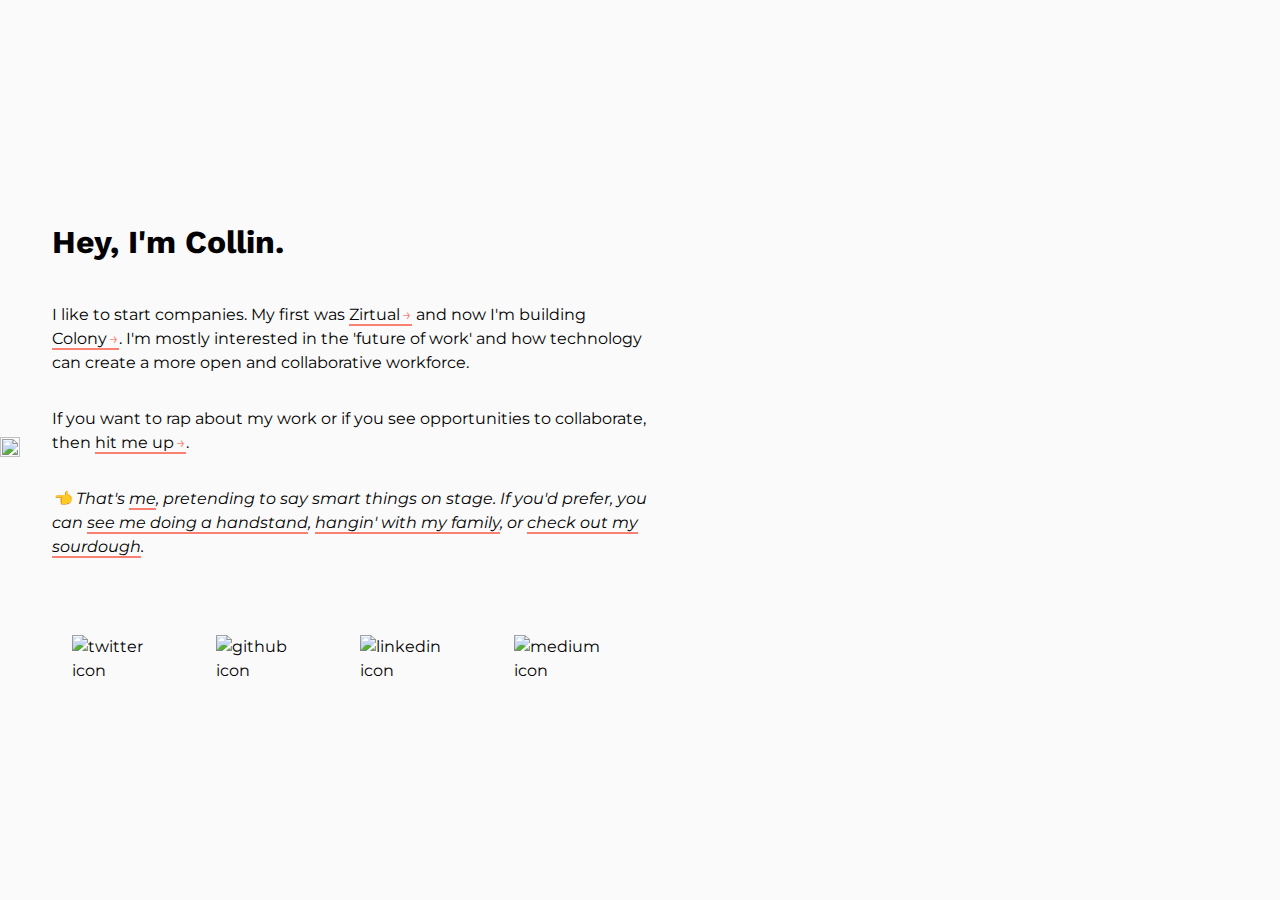
==== index.html @ 0ebc6a69 "Fix media query and event listeners" ====
<!DOCTYPE html>
<html lang="en" dir="ltr">
  <head>
    <meta charset="utf-8">
    <title>Collin Vine</title>
    <link href="https://fonts.googleapis.com/css?family=Montserrat|Work+Sans:400,600" rel="stylesheet">
    <link rel="stylesheet" href="main.css">

    <!-- Global site tag (gtag.js) - Google Analytics -->
    <script async src="https://www.googletagmanager.com/gtag/js?id=UA-137714515-1"></script>
    <script>
      window.dataLayer = window.dataLayer || [];
      function gtag(){dataLayer.push(arguments);}
      gtag('js', new Date());

      gtag('config', 'UA-137714515-1');
    </script>
  </head>

  <body class=''>
    <section class="landing">
      <div class="image__div">
        <img src="img/me.jpg" alt="" class="landing__image">
      </div>
      <div class="landing__intro">
        <h1>
          Hey, I'm Collin.
        </h1>
        <p>
          I like to start companies. My first was <a href="https://zirtual.com" target="_blank" class="underline">Zirtual<span class="arrow">→</span></a> and now I'm building <a href="https://colony.io" target="_blank" class="underline">Colony<span class="arrow">→</span></a>. I'm mostly interested in the 'future of work' and how technology can create a more open and collaborative workforce.
        </p>
        <p>
          If you want to rap about my work or if you see opportunities to collaborate, then <a href="mailto:collin@colony.io" target="_blank" class="underline">hit me up<span class="arrow">→</span></a>.
        </p>
        <p class="italic">
          <span id="point">👈</span> That's <span class="underline" id="me">me</span>, pretending to say smart things on stage. If you'd prefer, you can <span class="underline" id="handstand">see me doing a handstand</span>, <span class="underline"  id="family">hangin' with my family</span>, or <span class="underline" id="sourdough">check out my sourdough</span>.
        </p>
        <div class="icon-wrapper">
          <div class="icons">
            <div class="icon">
              <a href="https://twitter.com/collinvine" target="_blank">
                <img src="img/icons/twitter.png" alt="twitter icon">
              </a>
            </div>
            <div class="icon">
              <a href="https://github.com/collinvine" target="_blank">
                <img src="img/icons/github.png" alt="github icon">
              </a>
            </div>
            <div class="icon">
              <a href="https://www.linkedin.com/in/collinvine/" target="_blank">
                <img src="img/icons/li.png" alt="linkedin icon">
              </a>
            </div>
            <div class="icon">
              <a href="https://medium.com/@collinvine" target="_blank">
                <img src="img/icons/medium.png" alt="medium icon">
              </a>
            </div>
          </div>
        </div>
      </div>
    </section>

    <script src="code.js"></script>
  </body>
</html>
---- main.css ----
/***** PAGE SETUP *****/
html,
body {
  margin: 0;
  font-size: 16px;
  font-family: 'Montserrat', serif;
  line-height: 1.5;
  background-color: rgb(250, 250, 250);
  transition: 0.8s all;
  scroll-behavior: smooth;
}

h1,
h2,
h3,
h4,
h5,
h6 {
  font-family: 'Work Sans', sans-serif;
}

/***** LANDING *****/

.landing {
  height: 100vh;
  display: flex;
  align-items: center;
}

.landing__image {
  height: 100%;
  width: 100%;
  object-fit: contain;
}

.landing__intro {
  max-width: 600px;
  min-width: 400px;
  display: flex;
  flex-direction: column;
  justify-content: center;
  padding: 0 2em;
}

.landing__intro a {
  text-decoration: none;
  color: inherit;
  font-size: inherit;
  font: inherit;
}

.italic {
  font-style: italic;
}

.arrow {
  color: salmon;
  transition: all 0.2s;
  margin-left: 2px;
}

.underline {
  cursor: pointer;
  border-bottom: 2px solid salmon;
}

.underline:hover {
  background-color: salmon;
  cursor: pointer;
}

.underline:hover > .arrow {
  color: black;
  margin-left: 6px;
  padding-right: 3px;
}

.icon-wrapper {
  max-width: 600px;
  margin-top: 40px;
}

.icons {
  display: flex;
}

.icon {
  margin: 20px;
}

.icon img {
  width: 24px;
  height: 24px;
}

.icon a {
  color: inherit;
  text-decoration: none;
}

@media only screen and (max-width: 940px) {

  .landing {
    display: flex;
    flex-direction: column;
    align-items: center;
  }

  .image__div {
    max-height: 50vh;
  }

  .landing__image {
    min-height: 400px;
    width: 100%;
    height: 100%;
    object-fit: contain;
  }

  .icons {
    justify-content: space-evenly;
  }
}
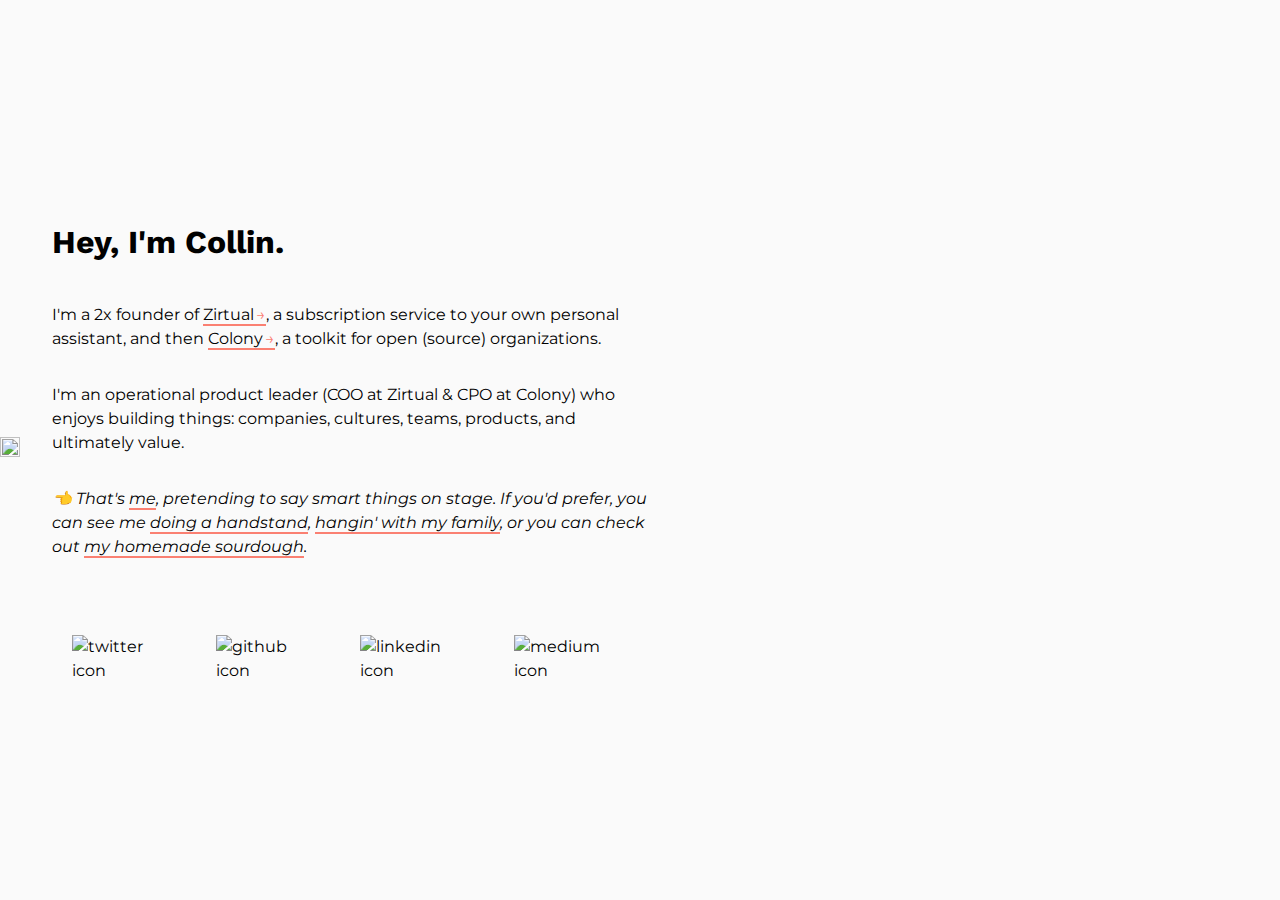
==== commit edd5b166: "Update copy" ====
--- a/index.html
+++ b/index.html
@@ -1,7 +1,7 @@
 <!DOCTYPE html>
 <html lang="en" dir="ltr">
   <head>
-    <meta charset="utf-8">
+    <meta name="viewport" content="width=device-width, initial-scale=1.0" charset="utf-8">
     <title>Collin Vine</title>
     <link href="https://fonts.googleapis.com/css?family=Montserrat|Work+Sans:400,600" rel="stylesheet">
     <link rel="stylesheet" href="main.css">
@@ -27,13 +27,13 @@
           Hey, I'm Collin.
         </h1>
         <p>
-          I like to start companies. My first was <a href="https://zirtual.com" target="_blank" class="underline">Zirtual<span class="arrow">→</span></a> and now I'm building <a href="https://colony.io" target="_blank" class="underline">Colony<span class="arrow">→</span></a>. I'm mostly interested in the 'future of work' and how technology can create a more open and collaborative workforce.
+          I'm a 2x founder of <a href="https://zirtual.com" target="_blank" class="underline">Zirtual<span class="arrow">→</span></a>, a subscription service to your own personal assistant, and then <a href="https://colony.io" target="_blank" class="underline">Colony<span class="arrow">→</span></a>, a toolkit for open (source) organizations.
         </p>
         <p>
-          If you want to rap about my work or if you see opportunities to collaborate, then <a href="mailto:collin@colony.io" target="_blank" class="underline">hit me up<span class="arrow">→</span></a>.
+          I'm an operational product leader (COO at Zirtual & CPO at Colony) who enjoys building things: companies, cultures, teams, products, and ultimately value.
         </p>
         <p class="italic">
-          <span id="point">👈</span> That's <span class="underline" id="me">me</span>, pretending to say smart things on stage. If you'd prefer, you can <span class="underline" id="handstand">see me doing a handstand</span>, <span class="underline"  id="family">hangin' with my family</span>, or <span class="underline" id="sourdough">check out my sourdough</span>.
+          <span id="point">👈</span> That's <span class="underline" id="me">me</span>, pretending to say smart things on stage. If you'd prefer, you can see me <span class="underline" id="handstand">doing a handstand</span>, <span class="underline"  id="family">hangin' with my family</span>, or you can check out <span class="underline" id="sourdough">my homemade sourdough</span>.
         </p>
         <div class="icon-wrapper">
           <div class="icons">
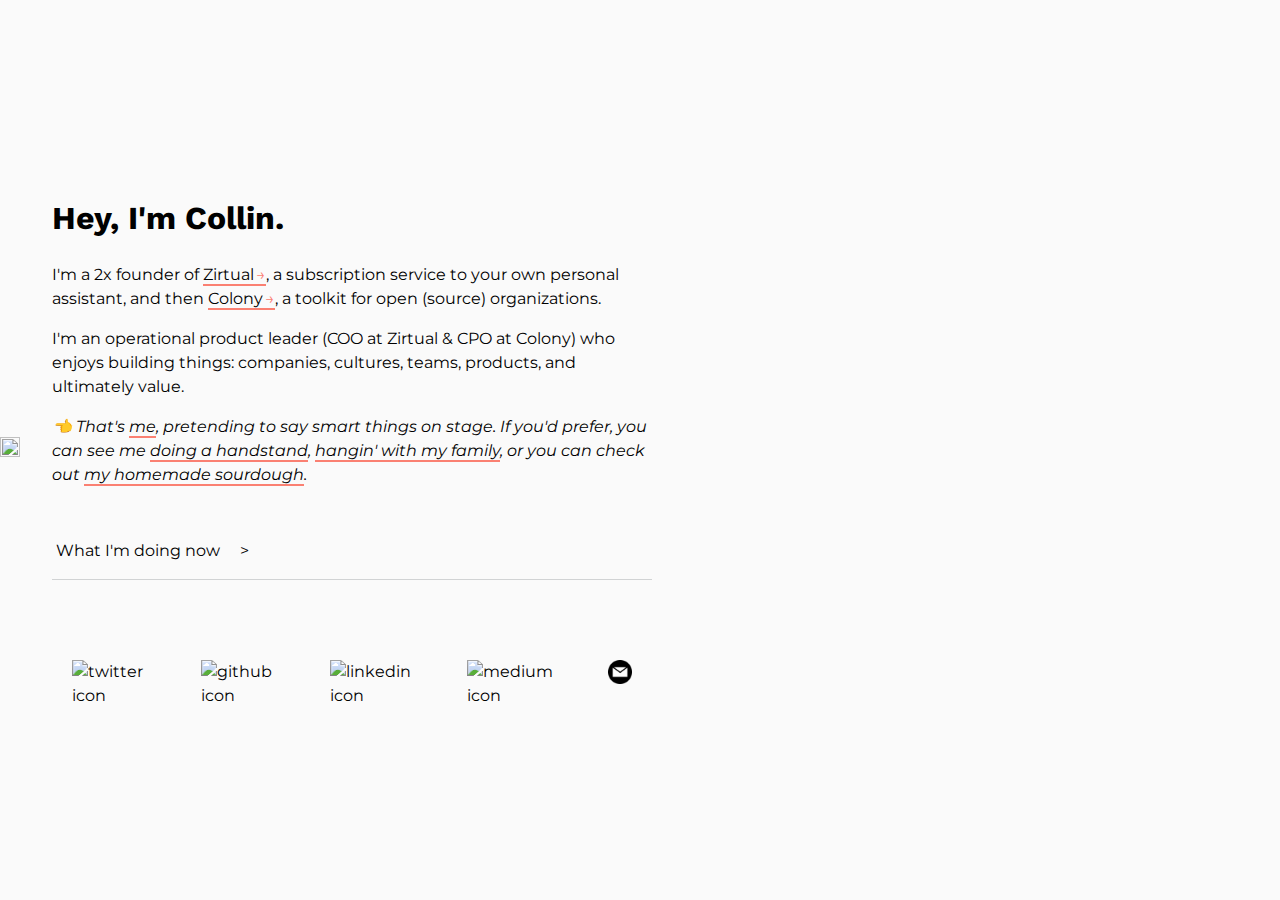
==== commit fa099969: "Added /now page + content" ====
--- a/index.html
+++ b/index.html
@@ -1,6 +1,15 @@
 <!DOCTYPE html>
 <html lang="en" dir="ltr">
   <head>
+    <!-- New Global site tag (gtag.js) - Google Analytics -->
+    <script async src="https://www.googletagmanager.com/gtag/js?id=G-85YE9Q6EFF"></script>
+    <script>
+      window.dataLayer = window.dataLayer || [];
+      function gtag() { dataLayer.push(arguments); }
+      gtag('js', new Date());
+
+      gtag('config', 'G-85YE9Q6EFF');
+    </script>
     <meta name="viewport" content="width=device-width, initial-scale=1.0" charset="utf-8">
     <title>Collin Vine</title>
     <link href="https://fonts.googleapis.com/css?family=Montserrat|Work+Sans:400,600" rel="stylesheet">
@@ -23,18 +32,28 @@
         <img src="img/me.jpg" alt="" class="landing__image">
       </div>
       <div class="landing__intro">
-        <h1>
-          Hey, I'm Collin.
-        </h1>
-        <p>
-          I'm a 2x founder of <a href="https://zirtual.com" target="_blank" class="underline">Zirtual<span class="arrow">→</span></a>, a subscription service to your own personal assistant, and then <a href="https://colony.io" target="_blank" class="underline">Colony<span class="arrow">→</span></a>, a toolkit for open (source) organizations.
-        </p>
-        <p>
-          I'm an operational product leader (COO at Zirtual & CPO at Colony) who enjoys building things: companies, cultures, teams, products, and ultimately value.
-        </p>
-        <p class="italic">
-          <span id="point">👈</span> That's <span class="underline" id="me">me</span>, pretending to say smart things on stage. If you'd prefer, you can see me <span class="underline" id="handstand">doing a handstand</span>, <span class="underline"  id="family">hangin' with my family</span>, or you can check out <span class="underline" id="sourdough">my homemade sourdough</span>.
-        </p>
+        <div>
+          <h1>
+            Hey, I'm Collin.
+          </h1>
+          <p>
+            I'm a 2x founder of <a href="https://zirtual.com" target="_blank" class="underline">Zirtual<span class="arrow">→</span></a>, a subscription service to your own personal assistant, and then <a href="https://colony.io" target="_blank" class="underline">Colony<span class="arrow">→</span></a>, a toolkit for open (source) organizations.
+          </p>
+          <p>
+            I'm an operational product leader (COO at Zirtual & CPO at Colony) who enjoys building things: companies, cultures, teams, products, and ultimately value.
+          </p>
+          <p class="italic">
+            <span id="point">👈</span> That's <span class="underline" id="me">me</span>, pretending to say smart things on stage. If you'd prefer, you can see me <span class="underline" id="handstand">doing a handstand</span>, <span class="underline"  id="family">hangin' with my family</span>, or you can check out <span class="underline" id="sourdough">my homemade sourdough</span>.
+          </p>
+        </div>
+        <div class="more">
+          <div class="now">
+            <p><a href="now.html">What I'm doing now <span class="more--arrow">></span></a></p>
+          </div>
+          <!-- <div class="work">
+            <p><a href="work.html">My past work and projects <span class="more--arrow">></span></a></p>
+          </div> -->
+        </div>
         <div class="icon-wrapper">
           <div class="icons">
             <div class="icon">
@@ -57,6 +76,11 @@
                 <img src="img/icons/medium.png" alt="medium icon">
               </a>
             </div>
+            <div class="icon">
+              <a href="mailto:collinvine@gmail.com" target="_blank">
+                <img src="img/icons/email.png" alt="email icon">
+              </a>
+            </div>
           </div>
         </div>
       </div>
--- a/main.css
+++ b/main.css
@@ -19,7 +19,7 @@
   font-family: 'Work Sans', sans-serif;
 }
 
-/***** LANDING *****/
+/***** INDEX.HTML *****/
 
 .landing {
   height: 100vh;
@@ -35,7 +35,6 @@
 
 .landing__intro {
   max-width: 600px;
-  min-width: 400px;
   display: flex;
   flex-direction: column;
   justify-content: center;
@@ -98,6 +97,33 @@
   text-decoration: none;
 }
 
+.more {
+  margin: 20px 0;
+}
+
+.now, .work {
+  display: flex;
+  align-items: center;
+  border-bottom: 1px solid #d1d3d4;
+  padding-left: 4px;
+}
+
+.more--arrow {
+  margin-left: 1em;
+}
+
+.now:hover, .work:hover {
+  background-color: salmon;
+  cursor: pointer;
+}
+
+.more--arrow:hover {
+  margin-left: 6px;
+  padding-right: 3px;
+}
+
+
+
 @media only screen and (max-width: 940px) {
 
   .landing {
@@ -111,13 +137,40 @@
   }
 
   .landing__image {
-    min-height: 400px;
     width: 100%;
     height: 100%;
     object-fit: contain;
   }
 
+  .landing__intro {
+    padding: 0 12px;
+  }
+
   .icons {
     justify-content: space-evenly;
   }
+}
+
+/***** NOW PAGE *****/
+
+.now__main-content {
+  max-width: 600px;
+  margin-left: auto;
+  margin-right: auto;
+  margin-top: 80px;
+  padding: 0 20px;
+}
+
+.now__main-content a {
+  color: inherit;
+  text-decoration: none;
+}
+
+.back-button {
+  margin-bottom: 30px;
+}
+
+.label--highlight {
+  background-color: palegoldenrod;
+  padding: 0 2px 0 2px;
 }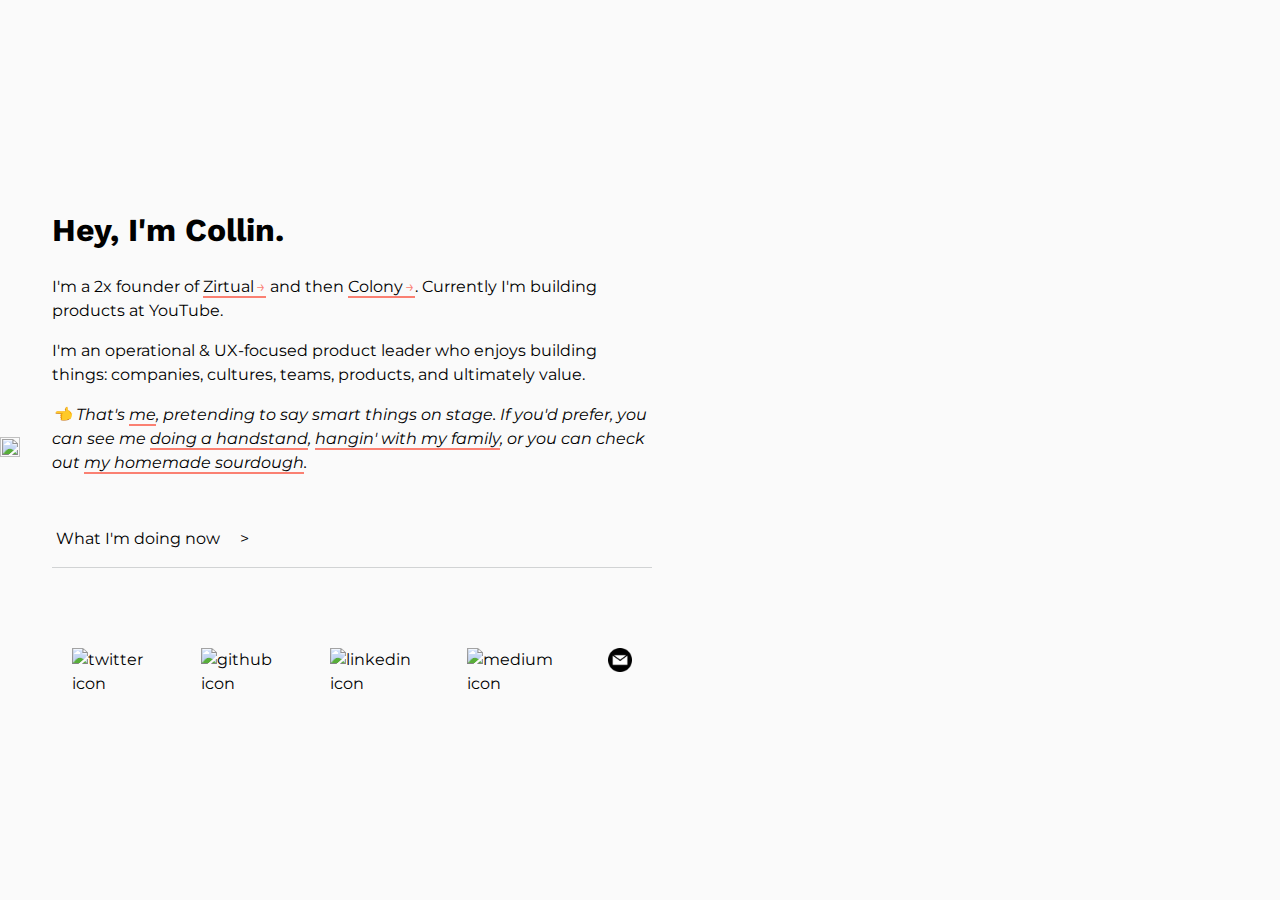
==== commit c1e83eaf: "Add new GA4 script" ====
--- a/index.html
+++ b/index.html
@@ -1,11 +1,11 @@
 <!DOCTYPE html>
 <html lang="en" dir="ltr">
   <head>
-    <!-- New Global site tag (gtag.js) - Google Analytics -->
+    <!-- Google tag (gtag.js) -->
     <script async src="https://www.googletagmanager.com/gtag/js?id=G-85YE9Q6EFF"></script>
     <script>
       window.dataLayer = window.dataLayer || [];
-      function gtag() { dataLayer.push(arguments); }
+      function gtag(){dataLayer.push(arguments);}
       gtag('js', new Date());
 
       gtag('config', 'G-85YE9Q6EFF');
@@ -14,16 +14,6 @@
     <title>Collin Vine</title>
     <link href="https://fonts.googleapis.com/css?family=Montserrat|Work+Sans:400,600" rel="stylesheet">
     <link rel="stylesheet" href="main.css">
-
-    <!-- Global site tag (gtag.js) - Google Analytics -->
-    <script async src="https://www.googletagmanager.com/gtag/js?id=UA-137714515-1"></script>
-    <script>
-      window.dataLayer = window.dataLayer || [];
-      function gtag(){dataLayer.push(arguments);}
-      gtag('js', new Date());
-
-      gtag('config', 'UA-137714515-1');
-    </script>
   </head>
 
   <body class=''>
@@ -37,19 +27,21 @@
             Hey, I'm Collin.
           </h1>
           <p>
-            I'm a 2x founder of <a href="https://zirtual.com" target="_blank" class="underline">Zirtual<span class="arrow">→</span></a>, a subscription service to your own personal assistant, and then <a href="https://colony.io" target="_blank" class="underline">Colony<span class="arrow">→</span></a>, a toolkit for open (source) organizations.
+            I'm a 2x founder of <a href="https://zirtual.com" target="_blank" class="underline">Zirtual<span class="arrow">→</span></a> and then <a href="https://colony.io" target="_blank" class="underline">Colony<span class="arrow">→</span></a>. Currently I'm building products at YouTube.
           </p>
           <p>
-            I'm an operational product leader (COO at Zirtual & CPO at Colony) who enjoys building things: companies, cultures, teams, products, and ultimately value.
+            I'm an operational & UX-focused product leader who enjoys building things: companies, cultures, teams, products, and ultimately value.
           </p>
           <p class="italic">
             <span id="point">👈</span> That's <span class="underline" id="me">me</span>, pretending to say smart things on stage. If you'd prefer, you can see me <span class="underline" id="handstand">doing a handstand</span>, <span class="underline"  id="family">hangin' with my family</span>, or you can check out <span class="underline" id="sourdough">my homemade sourdough</span>.
           </p>
         </div>
         <div class="more">
-          <div class="now">
-            <p><a href="now.html">What I'm doing now <span class="more--arrow">></span></a></p>
-          </div>
+          <a href="now">
+            <div class="now">
+              <p>What I'm doing now <span class="more--arrow">></span></p>
+            </div>
+          </a>
           <!-- <div class="work">
             <p><a href="work.html">My past work and projects <span class="more--arrow">></span></a></p>
           </div> -->
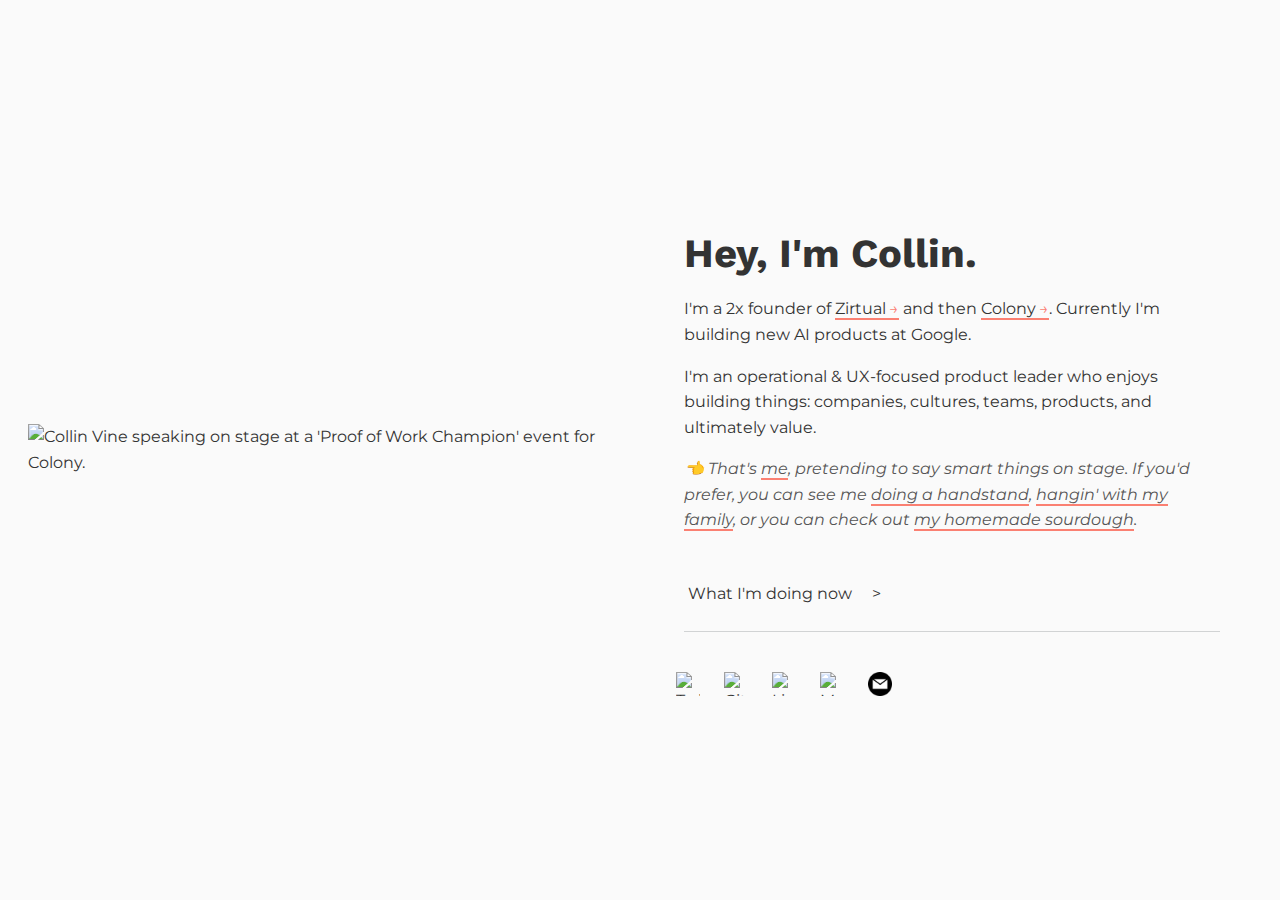
==== commit fe2989a5: "Updated html, css, and js files based on gemini 2.5 edits and improvements" ====
--- a/index.html
+++ b/index.html
@@ -1,83 +1,106 @@
 <!DOCTYPE html>
-<html lang="en" dir="ltr">
-  <head>
-    <!-- Google tag (gtag.js) -->
-    <script async src="https://www.googletagmanager.com/gtag/js?id=G-85YE9Q6EFF"></script>
-    <script>
-      window.dataLayer = window.dataLayer || [];
-      function gtag(){dataLayer.push(arguments);}
-      gtag('js', new Date());
+<html lang="en">
 
-      gtag('config', 'G-85YE9Q6EFF');
-    </script>
-    <meta name="viewport" content="width=device-width, initial-scale=1.0" charset="utf-8">
-    <title>Collin Vine</title>
-    <link href="https://fonts.googleapis.com/css?family=Montserrat|Work+Sans:400,600" rel="stylesheet">
-    <link rel="stylesheet" href="main.css">
-  </head>
+<head>
+  <meta charset="utf-8">
+  <meta name="viewport" content="width=device-width, initial-scale=1.0">
+  <meta name="description"
+    content="Collin Vine is a 2x founder (Zirtual, Colony) and product leader, currently building early stage AI products at Google.">
+  <title>Collin Vine</title>
 
-  <body class=''>
-    <section class="landing">
-      <div class="image__div">
-        <img src="img/me.jpg" alt="" class="landing__image">
+  <!-- Google tag (gtag.js) -->
+  <script async src="https://www.googletagmanager.com/gtag/js?id=G-85YE9Q6EFF"></script>
+  <script>
+    window.dataLayer = window.dataLayer || [];
+    function gtag() {dataLayer.push(arguments);}
+    gtag('js', new Date());
+    gtag('config', 'G-85YE9Q6EFF');
+  </script>
+
+  <link href="https://fonts.googleapis.com/css?family=Montserrat|Work+Sans:400,600" rel="stylesheet">
+  <link rel="stylesheet" href="main.css">
+</head>
+
+<body>
+  <section class="landing">
+    <div class="image__div">
+      <!-- Added descriptive alt text -->
+      <img src="img/me.jpg" alt="Collin Vine speaking on stage at a 'Proof of Work Champion' event for Colony."
+        class="landing__image" id="mainImage">
+    </div>
+    <div class="landing__intro">
+      <div>
+        <h1>
+          Hey, I'm Collin.
+        </h1>
+        <p>
+          I'm a 2x founder of <a href="https://zirtual.com" target="_blank" rel="noopener noreferrer"
+            class="underline">Zirtual<span class="arrow">→</span></a> and then <a href="https://colony.io"
+            target="_blank" rel="noopener noreferrer" class="underline">Colony<span class="arrow">→</span></a>.
+          Currently I'm building new AI products at Google.
+        </p>
+        <p>
+          I'm an operational & UX-focused product leader who enjoys building things: companies, cultures, teams,
+          products, and ultimately value.
+        </p>
+        <p class="italic">
+          <span id="point">👈</span> That's <span class="underline" id="meTrigger">me</span>, pretending to say smart
+          things on stage. If you'd prefer, you can see me <span class="underline" id="handstandTrigger">doing a
+            handstand</span>, <span class="underline" id="familyTrigger">hangin' with my family</span>, or you can check
+          out <span class="underline" id="sourdoughTrigger">my homemade sourdough</span>.
+        </p>
       </div>
-      <div class="landing__intro">
-        <div>
-          <h1>
-            Hey, I'm Collin.
-          </h1>
-          <p>
-            I'm a 2x founder of <a href="https://zirtual.com" target="_blank" class="underline">Zirtual<span class="arrow">→</span></a> and then <a href="https://colony.io" target="_blank" class="underline">Colony<span class="arrow">→</span></a>. Currently I'm building products at YouTube.
-          </p>
-          <p>
-            I'm an operational & UX-focused product leader who enjoys building things: companies, cultures, teams, products, and ultimately value.
-          </p>
-          <p class="italic">
-            <span id="point">👈</span> That's <span class="underline" id="me">me</span>, pretending to say smart things on stage. If you'd prefer, you can see me <span class="underline" id="handstand">doing a handstand</span>, <span class="underline"  id="family">hangin' with my family</span>, or you can check out <span class="underline" id="sourdough">my homemade sourdough</span>.
-          </p>
-        </div>
-        <div class="more">
-          <a href="now">
-            <div class="now">
-              <p>What I'm doing now <span class="more--arrow">></span></p>
-            </div>
-          </a>
-          <!-- <div class="work">
+      <div class="more">
+        <a href="now.html">
+          <!-- Changed href to point to the actual file -->
+          <div class="now">
+            <p>What I'm doing now <span class="more--arrow">></span></p>
+          </div>
+        </a>
+        <!-- Keep work link commented out until page is ready
+          <div class="work">
             <p><a href="work.html">My past work and projects <span class="more--arrow">></span></a></p>
-          </div> -->
-        </div>
-        <div class="icon-wrapper">
-          <div class="icons">
-            <div class="icon">
-              <a href="https://twitter.com/collinvine" target="_blank">
-                <img src="img/icons/twitter.png" alt="twitter icon">
-              </a>
-            </div>
-            <div class="icon">
-              <a href="https://github.com/collinvine" target="_blank">
-                <img src="img/icons/github.png" alt="github icon">
-              </a>
-            </div>
-            <div class="icon">
-              <a href="https://www.linkedin.com/in/collinvine/" target="_blank">
-                <img src="img/icons/li.png" alt="linkedin icon">
-              </a>
-            </div>
-            <div class="icon">
-              <a href="https://medium.com/@collinvine" target="_blank">
-                <img src="img/icons/medium.png" alt="medium icon">
-              </a>
-            </div>
-            <div class="icon">
-              <a href="mailto:collinvine@gmail.com" target="_blank">
-                <img src="img/icons/email.png" alt="email icon">
-              </a>
-            </div>
+          </div>
+          -->
+      </div>
+      <div class="icon-wrapper">
+        <div class="icons">
+          <div class="icon">
+            <a href="https://twitter.com/collinvine" target="_blank" rel="noopener noreferrer"
+              aria-label="Twitter Profile">
+              <img src="img/icons/twitter.png" alt="Twitter icon">
+            </a>
+          </div>
+          <div class="icon">
+            <a href="https://github.com/collinvine" target="_blank" rel="noopener noreferrer"
+              aria-label="GitHub Profile">
+              <img src="img/icons/github.png" alt="GitHub icon">
+            </a>
+          </div>
+          <div class="icon">
+            <a href="https://www.linkedin.com/in/collinvine/" target="_blank" rel="noopener noreferrer"
+              aria-label="LinkedIn Profile">
+              <img src="img/icons/li.png" alt="LinkedIn icon">
+            </a>
+          </div>
+          <div class="icon">
+            <a href="https://medium.com/@collinvine" target="_blank" rel="noopener noreferrer"
+              aria-label="Medium Profile">
+              <img src="img/icons/medium.png" alt="Medium icon">
+            </a>
+          </div>
+          <div class="icon">
+            <a href="mailto:collinvine@gmail.com" aria-label="Send Email">
+              <img src="img/icons/email.png" alt="Email icon">
+            </a>
           </div>
         </div>
       </div>
-    </section>
+    </div>
+  </section>
 
-    <script src="code.js"></script>
-  </body>
-</html>
+  <!-- Script placed before closing </body> for better performance -->
+  <script src="code.js"></script>
+</body>
+
+</html>--- a/main.css
+++ b/main.css
@@ -1,13 +1,36 @@
-/***** PAGE SETUP *****/
-html,
+/* PAGE SETUP */
+:root {
+  /* Define colors as CSS variables for easy maintenance */
+  --background-color: rgb(250, 250, 250);
+  --text-color: #333;
+  /* Assuming a default dark grey, adjust if needed */
+  --primary-accent-color: salmon;
+  --secondary-accent-color: palegoldenrod;
+  --border-color: #d1d3d4;
+  --link-hover-text: black;
+
+  /* Font stacks */
+  --font-body: 'Montserrat', sans-serif;
+  --font-heading: 'Work Sans', sans-serif;
+
+  /* Base font size for rem calculation */
+  --base-font-size: 16px;
+}
+
+html {
+  font-size: var(--base-font-size);
+  scroll-behavior: smooth;
+}
+
 body {
   margin: 0;
-  font-size: 16px;
-  font-family: 'Montserrat', serif;
-  line-height: 1.5;
-  background-color: rgb(250, 250, 250);
-  transition: 0.8s all;
-  scroll-behavior: smooth;
+  font-family: var(--font-body);
+  line-height: 1.6;
+  /* Slightly increased line-height for readability */
+  color: var(--text-color);
+  background-color: var(--background-color);
+  transition: background-color 0.8s;
+  /* Transition only background-color */
 }
 
 h1,
@@ -16,161 +39,293 @@
 h4,
 h5,
 h6 {
-  font-family: 'Work Sans', sans-serif;
-}
-
-/***** INDEX.HTML *****/
-
+  font-family: var(--font-heading);
+  line-height: 1.3;
+  /* Adjust heading line-height */
+  margin-top: 1.5rem;
+  /* Consistent top margin */
+  margin-bottom: 1rem;
+  /* Consistent bottom margin */
+}
+
+h1 {
+  font-size: 2.5rem;
+  /* Example using rem */
+}
+
+h3 {
+  font-size: 1.25rem;
+  /* Example using rem */
+}
+
+p {
+  margin-bottom: 1rem;
+  /* Consistent paragraph spacing */
+}
+
+a {
+  color: inherit;
+  /* Default link color inherits from parent */
+  text-decoration: none;
+  /* Remove default underline */
+}
+
+/* INDEX.HTML STYLES */
 .landing {
-  height: 100vh;
+  min-height: 100vh;
+  /* Use min-height to prevent content overflow issues */
   display: flex;
   align-items: center;
+  justify-content: center;
+  /* Center content horizontally */
+  padding: 1rem;
+  /* Add some padding for smaller screens */
+  box-sizing: border-box;
+  /* Include padding in height calculation */
+}
+
+.image__div {
+  flex: 1 1 50%;
+  /* Allow image div to grow and shrink */
+  max-width: 50%;
+  /* Limit image width on larger screens */
+  height: auto;
+  /* Adjust height automatically */
+  max-height: 90vh;
+  /* Prevent image from being too tall */
+  display: flex;
+  /* Center image vertically/horizontally if needed */
+  justify-content: center;
+  align-items: center;
 }
 
 .landing__image {
-  height: 100%;
-  width: 100%;
+  max-width: 100%;
+  /* Ensure image scales down */
+  max-height: 100%;
+  /* Ensure image scales down */
+  height: auto;
+  /* Maintain aspect ratio */
+  width: auto;
+  /* Maintain aspect ratio */
   object-fit: contain;
+  /* Keep contain, but dimensions are now more flexible */
+  display: block;
+  /* Remove potential extra space below image */
 }
 
 .landing__intro {
+  flex: 1 1 50%;
+  /* Allow text div to grow and shrink */
   max-width: 600px;
-  display: flex;
-  flex-direction: column;
-  justify-content: center;
-  padding: 0 2em;
-}
-
-.landing__intro a {
-  text-decoration: none;
-  color: inherit;
-  font-size: inherit;
-  font: inherit;
+  padding: 0 2rem;
+  /* Use rem for padding */
+  box-sizing: border-box;
 }
 
 .italic {
   font-style: italic;
+  color: #555;
+  /* Slightly muted color for italic text */
 }
 
 .arrow {
-  color: salmon;
-  transition: all 0.2s;
-  margin-left: 2px;
+  color: var(--primary-accent-color);
+  transition: all 0.2s ease-in-out;
+  margin-left: 0.2em;
+  /* Use em for spacing relative to font size */
+  display: inline-block;
+  /* Ensure transforms/margins work correctly */
 }
 
 .underline {
   cursor: pointer;
-  border-bottom: 2px solid salmon;
-}
-
-.underline:hover {
-  background-color: salmon;
-  cursor: pointer;
-}
-
-.underline:hover > .arrow {
-  color: black;
-  margin-left: 6px;
-  padding-right: 3px;
+  border-bottom: 2px solid var(--primary-accent-color);
+  transition: background-color 0.2s ease-in-out, color 0.2s ease-in-out;
+  /* Smooth transitions */
+}
+
+.underline:hover,
+.underline:focus {
+  /* Add focus state for accessibility */
+  background-color: var(--primary-accent-color);
+  color: var(--link-hover-text);
+  /* Ensure text is readable on hover */
+  outline: none;
+  /* Optional: remove default focus outline if custom style is sufficient */
+}
+
+.underline:hover>.arrow {
+  color: var(--link-hover-text);
+  margin-left: 0.5em;
+  /* Increase margin on hover */
 }
 
 .icon-wrapper {
-  max-width: 600px;
-  margin-top: 40px;
+  margin-top: 2.5rem;
+  /* Use rem */
 }
 
 .icons {
   display: flex;
+  flex-wrap: wrap;
+  /* Allow icons to wrap on small screens */
+  gap: 1.5rem;
+  /* Use gap for spacing between icons */
+  margin-left: -0.5rem;
+  /* Adjust alignment if needed */
 }
 
 .icon {
-  margin: 20px;
+  margin: 0;
+  /* Remove margin, using gap now */
 }
 
 .icon img {
   width: 24px;
   height: 24px;
-}
-
-.icon a {
-  color: inherit;
-  text-decoration: none;
+  display: block;
+  /* Remove potential extra space */
+  transition: transform 0.2s ease-in-out;
+  /* Add subtle hover effect */
+}
+
+.icon a:hover img,
+.icon a:focus img {
+  transform: scale(1.1);
+  /* Slightly enlarge icon on hover/focus */
 }
 
 .more {
-  margin: 20px 0;
-}
-
-.now, .work {
+  margin: 1.5rem 0;
+  /* Use rem */
+}
+
+.now,
+.work {
+  /* Combine styles for .now and .work if they are identical */
   display: flex;
   align-items: center;
-  border-bottom: 1px solid #d1d3d4;
-  padding-left: 4px;
+  border-bottom: 1px solid var(--border-color);
+  padding: 0.5rem 0.25rem;
+  /* Use rem */
+  transition: background-color 0.2s ease-in-out;
 }
 
 .more--arrow {
   margin-left: 1em;
-}
-
-.now:hover, .work:hover {
-  background-color: salmon;
+  display: inline-block;
+  /* Ensure transitions work */
+  transition: margin-left 0.2s ease-in-out;
+}
+
+.now:hover,
+.work:hover,
+.now:focus,
+/* Add focus state */
+.work:focus {
+  background-color: var(--primary-accent-color);
   cursor: pointer;
-}
-
-.more--arrow:hover {
-  margin-left: 6px;
-  padding-right: 3px;
-}
-
-
-
-@media only screen and (max-width: 940px) {
-
-  .landing {
-    display: flex;
-    flex-direction: column;
-    align-items: center;
-  }
-
-  .image__div {
-    max-height: 50vh;
-  }
-
-  .landing__image {
-    width: 100%;
-    height: 100%;
-    object-fit: contain;
-  }
-
-  .landing__intro {
-    padding: 0 12px;
-  }
-
-  .icons {
-    justify-content: space-evenly;
-  }
-}
-
-/***** NOW PAGE *****/
-
+  color: var(--link-hover-text);
+  /* Ensure text readability */
+  outline: none;
+}
+
+.now:hover .more--arrow,
+.work:hover .more--arrow,
+.now:focus .more--arrow,
+.work:focus .more--arrow {
+  margin-left: 1.5em;
+  /* Increase arrow margin on hover/focus */
+  color: var(--link-hover-text);
+}
+
+/* NOW PAGE STYLES */
 .now__main-content {
   max-width: 600px;
-  margin-left: auto;
-  margin-right: auto;
-  margin-top: 80px;
-  padding: 0 20px;
-}
-
-.now__main-content a {
-  color: inherit;
-  text-decoration: none;
+  margin: 5rem auto;
+  /* Use rem and provide top/bottom margin */
+  padding: 0 1.25rem;
+  /* Use rem */
 }
 
 .back-button {
-  margin-bottom: 30px;
+  margin-bottom: 2rem;
+  /* Use rem */
+}
+
+.date {
+  text-transform: uppercase;
+  font-size: 0.8rem;
+  /* Use rem */
+  font-weight: 600;
+  /* Make date slightly bolder */
+  color: #555;
+  /* Muted color for date */
+  margin-bottom: 0.5rem;
+}
+
+.update {
+  margin-bottom: 2.5rem;
+  /* Space between update sections */
 }
 
 .label--highlight {
-  background-color: palegoldenrod;
-  padding: 0 2px 0 2px;
+  background-color: var(--secondary-accent-color);
+  padding: 0.1em 0.3em;
+  /* Use em for padding relative to font size */
+  border-radius: 3px;
+  /* Slightly rounded corners */
+}
+
+/* RESPONSIVENESS */
+@media only screen and (max-width: 940px) {
+  .landing {
+    flex-direction: column;
+    height: auto;
+    /* Allow height to adjust to content */
+    min-height: 100vh;
+    padding-top: 2rem;
+    /* Add padding top on mobile */
+    justify-content: flex-start;
+    /* Align content to top */
+  }
+
+  .image__div {
+    max-width: 80%;
+    /* Allow image to be wider on mobile */
+    order: 1;
+    /* Show image first */
+    margin-bottom: 2rem;
+    max-height: 40vh;
+    /* Limit image height */
+  }
+
+  .landing__intro {
+    max-width: 100%;
+    /* Full width on mobile */
+    order: 2;
+    /* Show text second */
+    padding: 0 1rem;
+    /* Adjust padding */
+  }
+
+  .icon-wrapper {
+    margin-top: 2rem;
+  }
+
+  .icons {
+    justify-content: center;
+    /* Center icons on mobile */
+    gap: 1rem;
+  }
+}
+
+@media only screen and (max-width: 640px) {
+  h1 {
+    font-size: 2rem;
+    /* Slightly smaller h1 on small screens */
+  }
+
+  /* Add any other fine-tuning for very small screens */
 }